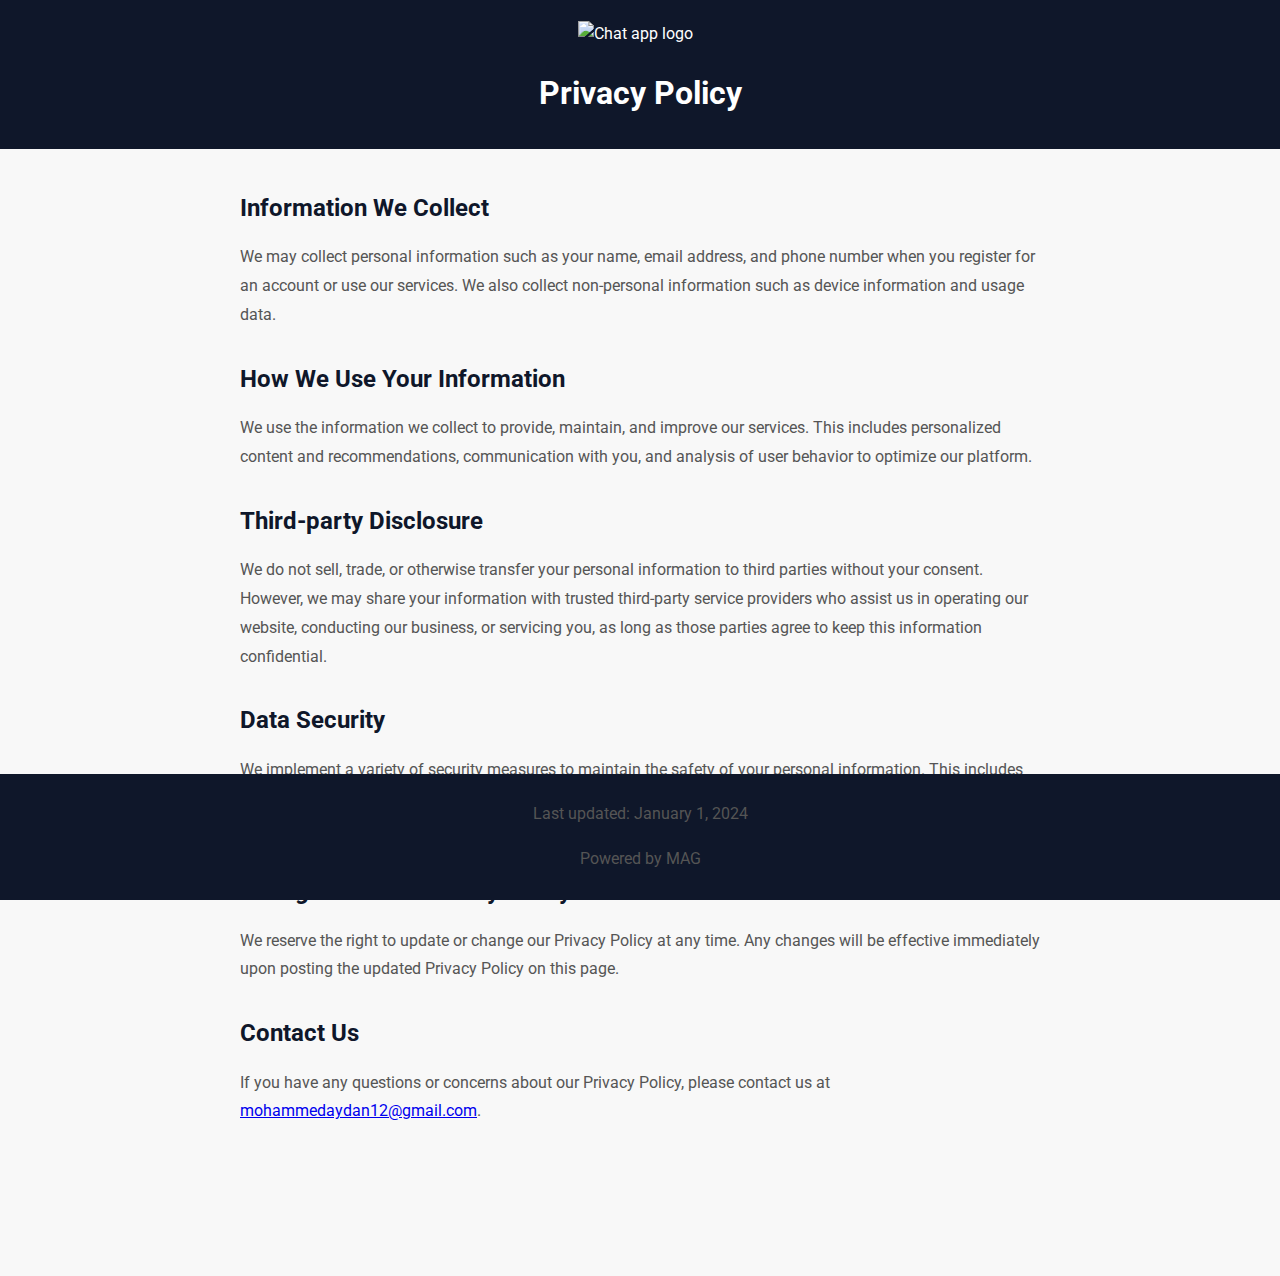
==== privacy/index.html @ 2b43244d "Add files via upload" ====
<!DOCTYPE html>
<html lang="en">
<head>
    <meta charset="UTF-8">
    <meta name="viewport" content="width=device-width, initial-scale=1.0">
    <title>Privacy Policy</title>
    <link href="https://fonts.googleapis.com/css2?family=Roboto:wght@400;700&display=swap" rel="stylesheet">
    <style>
        body {
            font-family: 'Roboto', sans-serif;
            margin: 0;
            padding: 0;
            line-height: 1.6;
            background-color: #f8f8f8;
            color: #333;
        }

        header {
            background-color: #0f172a;
            color: #fff;
            padding: 20px;
            text-align: center;
        }

        main {
            padding: 20px;
            margin-bottom: 100px;
        }

        section {
            margin-bottom: 30px;
        }

        h1 {
            color: #fff;
            font-weight: 700;
            margin-bottom: 10px;
        }

        h2 {
            color: #0f172a;
            font-weight: 700;
            margin-bottom: 10px;
        }

        p {
            font-size: 16px;
            line-height: 1.8;
            color: #555;
        }

        footer {
            background-color: #0f172a;
            color: #fff;
            text-align: center;
            padding: 10px 0;
            position: fixed;
            bottom: 0;
            width: 100%;
        }

        .logo {
            vertical-align: middle;
            margin-right: 10px;
        }

        .container {
            max-width: 800px;
            margin: 0 auto;
        }

        .btn {
            background-color: #0f172a;
            color: #fff;
            border: none;
            padding: 10px 20px;
            text-align: center;
            display: inline-block;
            text-decoration: none;
            border-radius: 5px;
            transition: background-color 0.3s;
        }

        .btn:hover {
            background-color: #1e304e;
        }
    </style>
</head>
<body>
    <header>
        <div class="container">
            <img src="./chat-app.png" width="50" height="50" alt="Chat app logo" class="logo">
            <h1>Privacy Policy</h1>
        </div>
    </header>
    <main>
        <div class="container">
            <section>
                <h2>Information We Collect</h2>
                <p>We may collect personal information such as your name, email address, and phone number when you register for an account or use our services. We also collect non-personal information such as device information and usage data.</p>
            </section>
            <section>
                <h2>How We Use Your Information</h2>
                <p>We use the information we collect to provide, maintain, and improve our services. This includes personalized content and recommendations, communication with you, and analysis of user behavior to optimize our platform.</p>
            </section>
            <section>
                <h2>Third-party Disclosure</h2>
                <p>We do not sell, trade, or otherwise transfer your personal information to third parties without your consent. However, we may share your information with trusted third-party service providers who assist us in operating our website, conducting our business, or servicing you, as long as those parties agree to keep this information confidential.</p>
            </section>
            <section>
                <h2>Data Security</h2>
                <p>We implement a variety of security measures to maintain the safety of your personal information. This includes encryption, access controls, and regular security audits. However, no method of transmission over the internet or electronic storage is 100% secure, so we cannot guarantee absolute security.</p>
            </section>
            <section>
                <h2>Changes to This Privacy Policy</h2>
                <p>We reserve the right to update or change our Privacy Policy at any time. Any changes will be effective immediately upon posting the updated Privacy Policy on this page.</p>
            </section>
            <section>
                <h2>Contact Us</h2>
                <p>If you have any questions or concerns about our Privacy Policy, please contact us at <a href="mailto:mohammedaydan12@gmail.com">mohammedaydan12@gmail.com</a>.</p>
            </section>
        </div>
    </main>
    <footer>
        <div class="container">
            <p>Last updated: January 1, 2024</p>
            <p>Powered by MAG</p>
        </div>
    </footer>
</body>
</html>
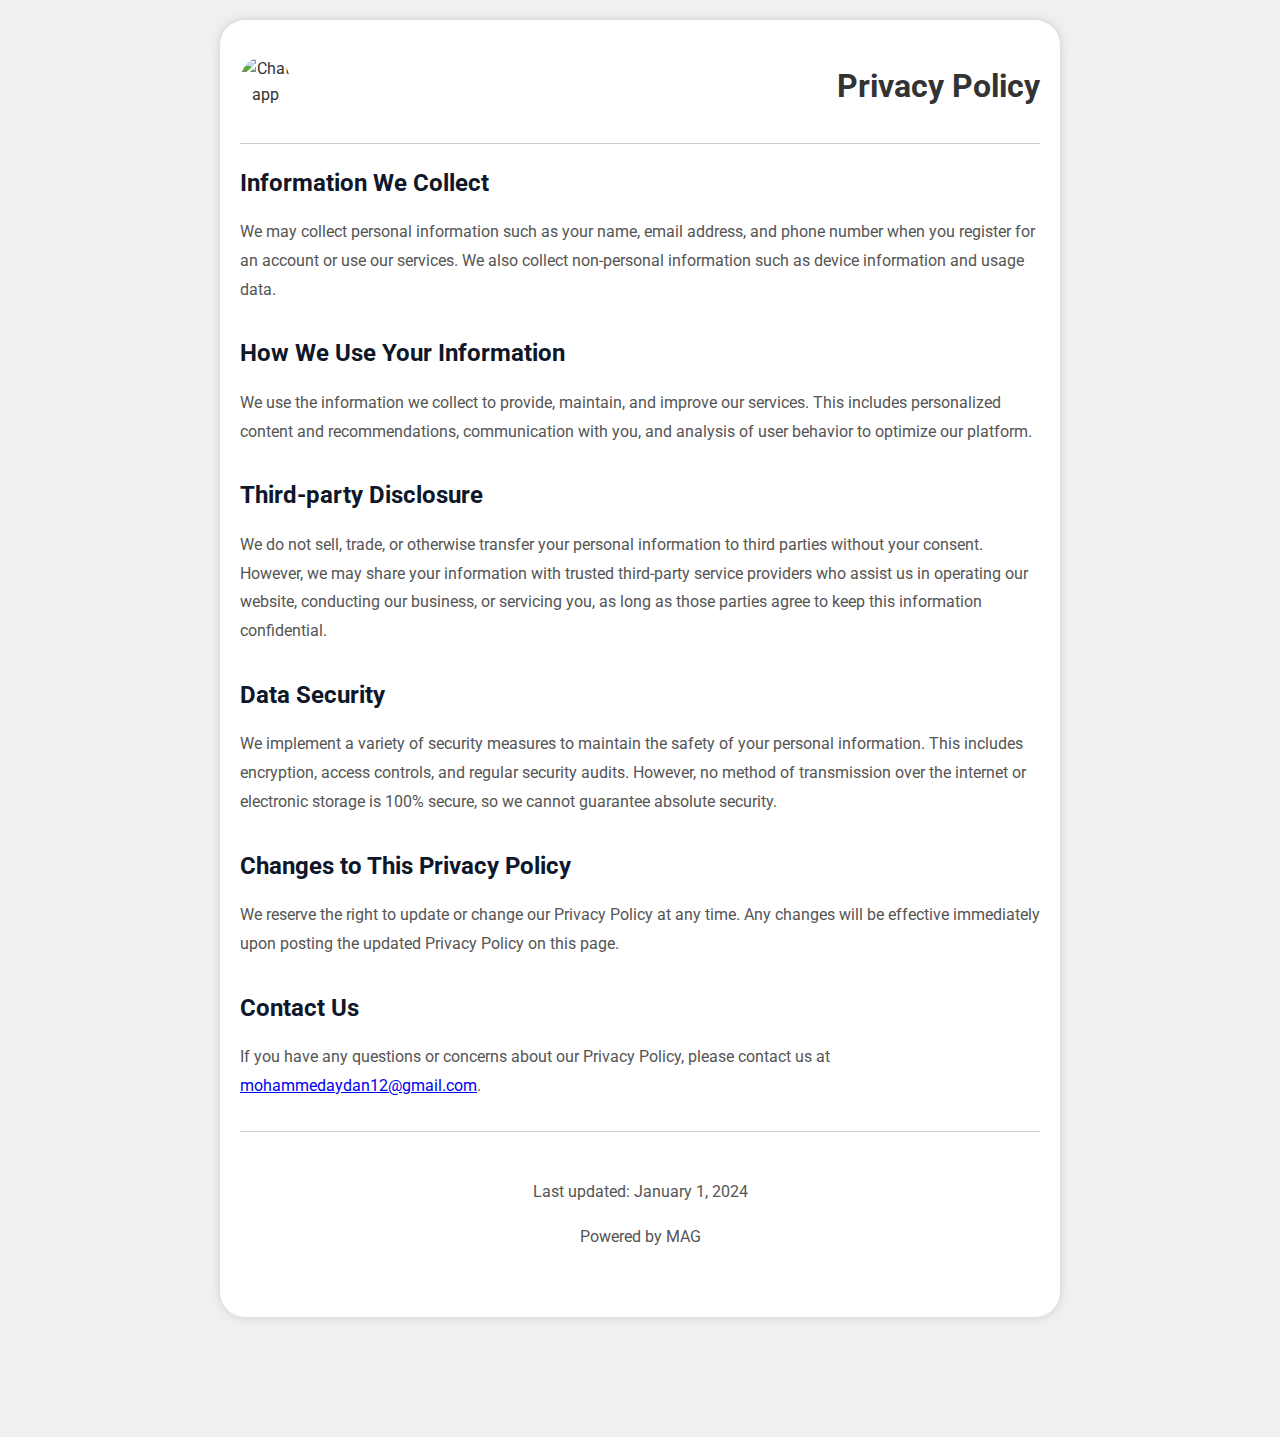
==== commit 4ae61503: "Update index.html" ====
--- a/privacy/index.html
+++ b/privacy/index.html
@@ -1,131 +1,227 @@
 <!DOCTYPE html>
 <html lang="en">
-<head>
-    <meta charset="UTF-8">
-    <meta name="viewport" content="width=device-width, initial-scale=1.0">
+  <head>
+    <meta charset="UTF-8" />
+    <meta name="viewport" content="width=device-width, initial-scale=1.0" />
     <title>Privacy Policy</title>
-    <link href="https://fonts.googleapis.com/css2?family=Roboto:wght@400;700&display=swap" rel="stylesheet">
+    <link
+      href="https://fonts.googleapis.com/css2?family=Roboto:wght@400;700&display=swap"
+      rel="stylesheet"
+    />
     <style>
-        body {
-            font-family: 'Roboto', sans-serif;
-            margin: 0;
-            padding: 0;
-            line-height: 1.6;
-            background-color: #f8f8f8;
-            color: #333;
-        }
-
-        header {
-            background-color: #0f172a;
-            color: #fff;
-            padding: 20px;
-            text-align: center;
+      body {
+        font-family: "Roboto", sans-serif;
+        margin: 0;
+        padding: 0;
+        line-height: 1.6;
+        background-color: #f0f0f0;
+        color: #333;
+      }
+
+      header {
+        display: flex;
+        justify-content: space-between;
+        align-items: center;
+        /* background-color: #0f172a; */
+        /* color: #fff; */
+        /* padding: 20px; */
+        text-align: center;
+      }
+
+      main {
+        padding: 20px;
+        margin-bottom: 100px;
+      }
+
+      section {
+        margin-bottom: 30px;
+      }
+
+      h1 {
+        /* color: #fff; */
+        font-weight: 700;
+        margin-bottom: 10px;
+      }
+
+      h2 {
+        color: #0f172a;
+        font-weight: 700;
+        margin-bottom: 10px;
+      }
+
+      p {
+        font-size: 16px;
+        line-height: 1.8;
+        color: #555;
+      }
+
+      footer {
+        /* background-color: #0f172a; */
+        /* color: #fff; */
+        text-align: center;
+        padding: 10px 0;
+        /* position: fixed; */
+        /* bottom: 0; */
+        width: 100%;
+        margin-bottom: 20px;
+      }
+
+      .logo {
+        vertical-align: middle;
+        margin-right: 10px;
+      }
+
+      .container {
+        max-width: 800px;
+        margin: 0 auto;
+        background-color: #fff;
+        padding: 20px;
+        border-radius: 25px;
+        box-shadow: 0 0 10px #ccc;
+      }
+
+      .btn {
+        background-color: #0f172a;
+        color: #fff;
+        border: none;
+        padding: 10px 20px;
+        text-align: center;
+        display: inline-block;
+        text-decoration: none;
+        border-radius: 5px;
+        transition: background-color 0.3s;
+      }
+
+      .btn:hover {
+        background-color: #1e304e;
+      }
+
+      .logo {
+        border-radius: 50%;
+      }
+
+      .hr {
+        width: 100%;
+        height: 1px;
+        background-color: #ccc;
+        margin: 20px 0;
+      }
+
+      @media (max-width: 768px) {
+        .container {
+          padding: 20px;
+        }
+
+        h1 {
+          font-size: 24px;
+        }
+
+        h2 {
+          font-size: 20px;
+        }
+
+        p {
+          font-size: 14px;
+        }
+      }
+
+      @media (max-width: 650px) {
+        .container {
+          padding: 20px;
+          width: 100%;
+          margin: 0;
+          border-radius: 0px;
         }
 
         main {
-            padding: 20px;
-            margin-bottom: 100px;
+          padding: 0px;
+          margin-bottom: 0px;
         }
 
         section {
-            margin-bottom: 30px;
-        }
-
-        h1 {
-            color: #fff;
-            font-weight: 700;
-            margin-bottom: 10px;
-        }
-
-        h2 {
-            color: #0f172a;
-            font-weight: 700;
-            margin-bottom: 10px;
-        }
-
-        p {
-            font-size: 16px;
-            line-height: 1.8;
-            color: #555;
-        }
-
-        footer {
-            background-color: #0f172a;
-            color: #fff;
-            text-align: center;
-            padding: 10px 0;
-            position: fixed;
-            bottom: 0;
-            width: 100%;
-        }
-
-        .logo {
-            vertical-align: middle;
-            margin-right: 10px;
-        }
-
-        .container {
-            max-width: 800px;
-            margin: 0 auto;
-        }
-
-        .btn {
-            background-color: #0f172a;
-            color: #fff;
-            border: none;
-            padding: 10px 20px;
-            text-align: center;
-            display: inline-block;
-            text-decoration: none;
-            border-radius: 5px;
-            transition: background-color 0.3s;
-        }
-
-        .btn:hover {
-            background-color: #1e304e;
-        }
+          margin-bottom: 0px;
+        }
+      }
     </style>
-</head>
-<body>
-    <header>
-        <div class="container">
-            <img src="./chat-app.png" width="50" height="50" alt="Chat app logo" class="logo">
-            <h1>Privacy Policy</h1>
-        </div>
-    </header>
+  </head>
+  <body>
     <main>
-        <div class="container">
-            <section>
-                <h2>Information We Collect</h2>
-                <p>We may collect personal information such as your name, email address, and phone number when you register for an account or use our services. We also collect non-personal information such as device information and usage data.</p>
-            </section>
-            <section>
-                <h2>How We Use Your Information</h2>
-                <p>We use the information we collect to provide, maintain, and improve our services. This includes personalized content and recommendations, communication with you, and analysis of user behavior to optimize our platform.</p>
-            </section>
-            <section>
-                <h2>Third-party Disclosure</h2>
-                <p>We do not sell, trade, or otherwise transfer your personal information to third parties without your consent. However, we may share your information with trusted third-party service providers who assist us in operating our website, conducting our business, or servicing you, as long as those parties agree to keep this information confidential.</p>
-            </section>
-            <section>
-                <h2>Data Security</h2>
-                <p>We implement a variety of security measures to maintain the safety of your personal information. This includes encryption, access controls, and regular security audits. However, no method of transmission over the internet or electronic storage is 100% secure, so we cannot guarantee absolute security.</p>
-            </section>
-            <section>
-                <h2>Changes to This Privacy Policy</h2>
-                <p>We reserve the right to update or change our Privacy Policy at any time. Any changes will be effective immediately upon posting the updated Privacy Policy on this page.</p>
-            </section>
-            <section>
-                <h2>Contact Us</h2>
-                <p>If you have any questions or concerns about our Privacy Policy, please contact us at <a href="mailto:mohammedaydan12@gmail.com">mohammedaydan12@gmail.com</a>.</p>
-            </section>
-        </div>
+      <div class="container">
+        <header>
+          <img
+            class="logo"
+            src="../WebCahtApp/public/assets/images/chat-logo.png"
+            width="50"
+            height="50"
+            alt="Chat app logo"
+            class="logo"
+          />
+          <h1>Privacy Policy</h1>
+        </header>
+        <div class="hr"></div>
+        <section>
+          <h2>Information We Collect</h2>
+          <p>
+            We may collect personal information such as your name, email
+            address, and phone number when you register for an account or use
+            our services. We also collect non-personal information such as
+            device information and usage data.
+          </p>
+        </section>
+        <section>
+          <h2>How We Use Your Information</h2>
+          <p>
+            We use the information we collect to provide, maintain, and improve
+            our services. This includes personalized content and
+            recommendations, communication with you, and analysis of user
+            behavior to optimize our platform.
+          </p>
+        </section>
+        <section>
+          <h2>Third-party Disclosure</h2>
+          <p>
+            We do not sell, trade, or otherwise transfer your personal
+            information to third parties without your consent. However, we may
+            share your information with trusted third-party service providers
+            who assist us in operating our website, conducting our business, or
+            servicing you, as long as those parties agree to keep this
+            information confidential.
+          </p>
+        </section>
+        <section>
+          <h2>Data Security</h2>
+          <p>
+            We implement a variety of security measures to maintain the safety
+            of your personal information. This includes encryption, access
+            controls, and regular security audits. However, no method of
+            transmission over the internet or electronic storage is 100% secure,
+            so we cannot guarantee absolute security.
+          </p>
+        </section>
+        <section>
+          <h2>Changes to This Privacy Policy</h2>
+          <p>
+            We reserve the right to update or change our Privacy Policy at any
+            time. Any changes will be effective immediately upon posting the
+            updated Privacy Policy on this page.
+          </p>
+        </section>
+        <section>
+          <h2>Contact Us</h2>
+          <p>
+            If you have any questions or concerns about our Privacy Policy,
+            please contact us at
+            <a href="mailto:mohammedaydan12@gmail.com"
+              >mohammedaydan12@gmail.com</a
+            >.
+          </p>
+        </section>
+        <div class="hr"></div>
+        <footer>
+          <p>Last updated: January 1, 2024</p>
+          <p>Powered by MAG</p>
+        </footer>
+      </div>
     </main>
-    <footer>
-        <div class="container">
-            <p>Last updated: January 1, 2024</p>
-            <p>Powered by MAG</p>
-        </div>
-    </footer>
-</body>
+  </body>
 </html>
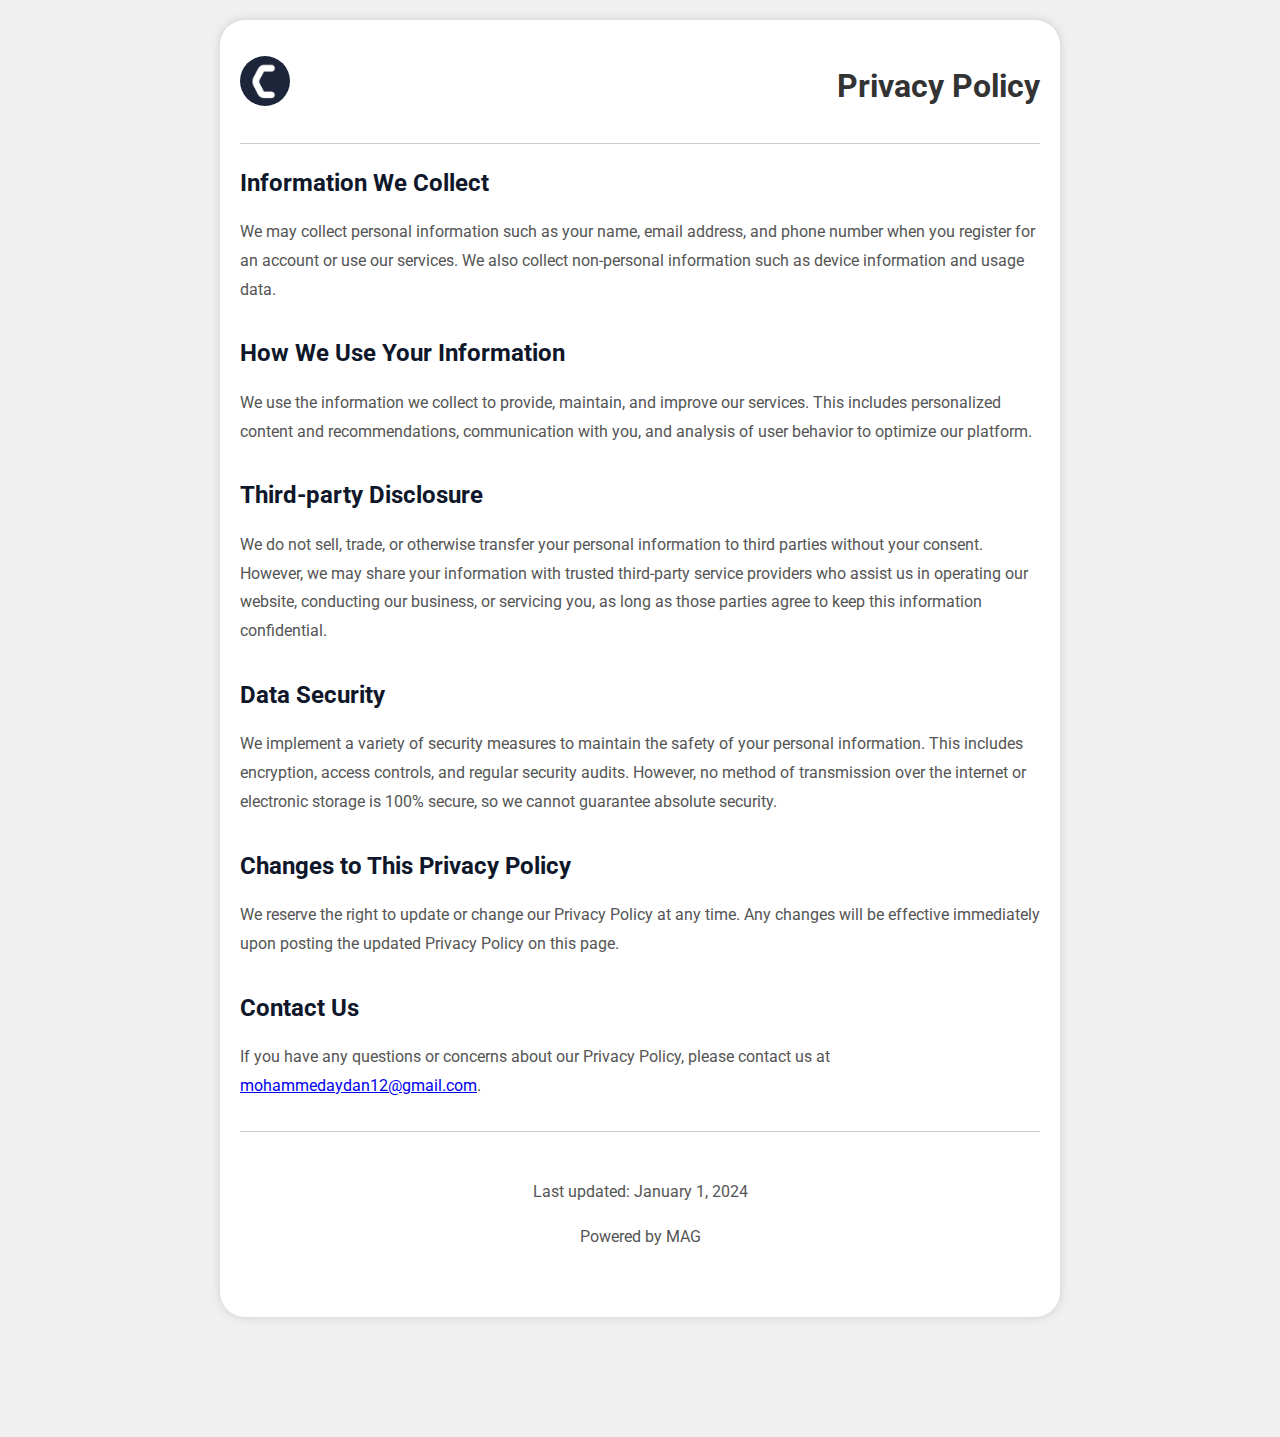
==== commit 6d83c367: "Update index.html" ====
--- a/privacy/index.html
+++ b/privacy/index.html
@@ -150,7 +150,7 @@
         <header>
           <img
             class="logo"
-            src="../WebCahtApp/public/assets/images/chat-logo.png"
+            src="../assets/images/chat-logo.png"
             width="50"
             height="50"
             alt="Chat app logo"
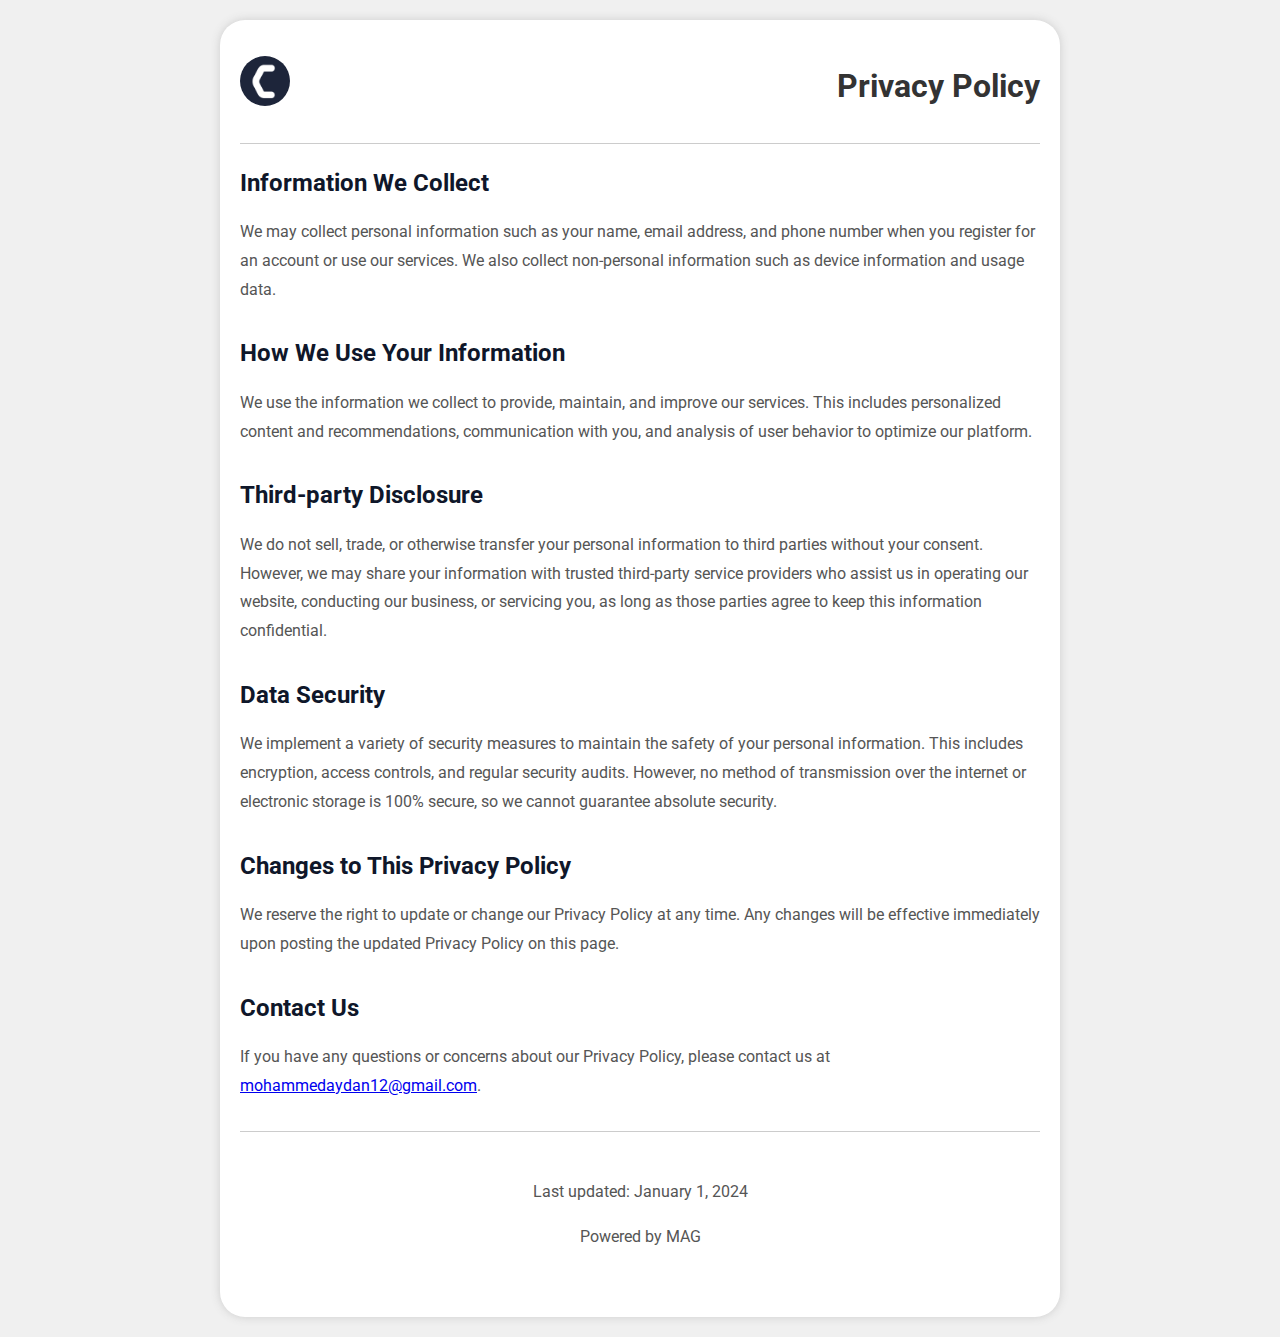
==== commit 837a7e30: "Update index.html" ====
--- a/privacy/index.html
+++ b/privacy/index.html
@@ -1,227 +1,175 @@
 <!DOCTYPE html>
 <html lang="en">
-  <head>
-    <meta charset="UTF-8" />
-    <meta name="viewport" content="width=device-width, initial-scale=1.0" />
+<head>
+    <meta charset="UTF-8">
+    <meta name="viewport" content="width=device-width, initial-scale=1.0">
     <title>Privacy Policy</title>
-    <link
-      href="https://fonts.googleapis.com/css2?family=Roboto:wght@400;700&display=swap"
-      rel="stylesheet"
-    />
+    <link rel="shortcut icon" href="../assets/images/chat-logo.png" type="image/x-icon">
+    <link rel="apple-touch-icon" href="../assets/images/chat-logo.png">
+    <link href="https://fonts.googleapis.com/css2?family=Roboto:wght@400;700&display=swap" rel="stylesheet">
     <style>
-      body {
-        font-family: "Roboto", sans-serif;
-        margin: 0;
-        padding: 0;
-        line-height: 1.6;
-        background-color: #f0f0f0;
-        color: #333;
-      }
-
-      header {
-        display: flex;
-        justify-content: space-between;
-        align-items: center;
-        /* background-color: #0f172a; */
-        /* color: #fff; */
-        /* padding: 20px; */
-        text-align: center;
-      }
-
-      main {
-        padding: 20px;
-        margin-bottom: 100px;
-      }
-
-      section {
-        margin-bottom: 30px;
-      }
-
-      h1 {
-        /* color: #fff; */
-        font-weight: 700;
-        margin-bottom: 10px;
-      }
-
-      h2 {
-        color: #0f172a;
-        font-weight: 700;
-        margin-bottom: 10px;
-      }
-
-      p {
-        font-size: 16px;
-        line-height: 1.8;
-        color: #555;
-      }
-
-      footer {
-        /* background-color: #0f172a; */
-        /* color: #fff; */
-        text-align: center;
-        padding: 10px 0;
-        /* position: fixed; */
-        /* bottom: 0; */
-        width: 100%;
-        margin-bottom: 20px;
-      }
-
-      .logo {
-        vertical-align: middle;
-        margin-right: 10px;
-      }
-
-      .container {
-        max-width: 800px;
-        margin: 0 auto;
-        background-color: #fff;
-        padding: 20px;
-        border-radius: 25px;
-        box-shadow: 0 0 10px #ccc;
-      }
-
-      .btn {
-        background-color: #0f172a;
-        color: #fff;
-        border: none;
-        padding: 10px 20px;
-        text-align: center;
-        display: inline-block;
-        text-decoration: none;
-        border-radius: 5px;
-        transition: background-color 0.3s;
-      }
-
-      .btn:hover {
-        background-color: #1e304e;
-      }
-
-      .logo {
-        border-radius: 50%;
-      }
-
-      .hr {
-        width: 100%;
-        height: 1px;
-        background-color: #ccc;
-        margin: 20px 0;
-      }
-
-      @media (max-width: 768px) {
+        body {
+            font-family: "Roboto", sans-serif;
+            margin: 0;
+            padding: 0;
+            line-height: 1.6;
+            background-color: #f0f0f0;
+            color: #333;
+        }
+        
+        header {
+            display: flex;
+            justify-content: space-between;
+            align-items: center;
+            text-align: center;
+        }
+        
+        main {
+            padding: 20px;
+        }
+        
+        section {
+            margin-bottom: 30px;
+        }
+        
+        h1, h2 {
+            font-weight: 700;
+            margin-bottom: 10px;
+        }
+        
+        h2 {
+            color: #0f172a;
+        }
+        
+        p {
+            font-size: 16px;
+            line-height: 1.8;
+            color: #555;
+        }
+        
+        footer {
+            text-align: center;
+            padding: 10px 0;
+            width: 100%;
+            margin-bottom: 20px;
+        }
+        
+        .logo {
+            vertical-align: middle;
+            margin-right: 10px;
+            border-radius: 50%;
+        }
+        
         .container {
-          padding: 20px;
+            max-width: 800px;
+            margin: 0 auto;
+            background-color: #fff;
+            padding: 20px;
+            border-radius: 25px;
+            box-shadow: 0 0 10px #ccc;
         }
-
-        h1 {
-          font-size: 24px;
+        
+        .btn {
+            background-color: #0f172a;
+            color: #fff;
+            border: none;
+            padding: 10px 20px;
+            text-align: center;
+            display: inline-block;
+            text-decoration: none;
+            border-radius: 5px;
+            transition: background-color 0.3s;
         }
-
-        h2 {
-          font-size: 20px;
+        
+        .btn:hover {
+            background-color: #1e304e;
         }
-
-        p {
-          font-size: 14px;
+        
+        .hr {
+            width: 100%;
+            height: 1px;
+            background-color: #ccc;
+            margin: 20px 0;
         }
-      }
-
-      @media (max-width: 650px) {
-        .container {
-          padding: 20px;
-          width: 100%;
-          margin: 0;
-          border-radius: 0px;
+        
+        @media (max-width: 768px) {
+            .container {
+                padding: 10px;
+            }
+        
+            h1 {
+                font-size: 24px;
+            }
+        
+            h2 {
+                font-size: 20px;
+            }
+        
+            p {
+                font-size: 14px;
+            }
         }
-
-        main {
-          padding: 0px;
-          margin-bottom: 0px;
+        
+        @media (max-width: 650px) {
+          main{
+            padding: 0px;
+          }
+            .container {
+                border-radius: 0;
+            }
         }
-
-        section {
-          margin-bottom: 0px;
-        }
-      }
     </style>
-  </head>
-  <body>
+</head>
+<body>
     <main>
-      <div class="container">
-        <header>
-          <img
-            class="logo"
-            src="../assets/images/chat-logo.png"
-            width="50"
-            height="50"
-            alt="Chat app logo"
-            class="logo"
-          />
-          <h1>Privacy Policy</h1>
-        </header>
-        <div class="hr"></div>
-        <section>
-          <h2>Information We Collect</h2>
-          <p>
-            We may collect personal information such as your name, email
-            address, and phone number when you register for an account or use
-            our services. We also collect non-personal information such as
-            device information and usage data.
-          </p>
-        </section>
-        <section>
-          <h2>How We Use Your Information</h2>
-          <p>
-            We use the information we collect to provide, maintain, and improve
-            our services. This includes personalized content and
-            recommendations, communication with you, and analysis of user
-            behavior to optimize our platform.
-          </p>
-        </section>
-        <section>
-          <h2>Third-party Disclosure</h2>
-          <p>
-            We do not sell, trade, or otherwise transfer your personal
-            information to third parties without your consent. However, we may
-            share your information with trusted third-party service providers
-            who assist us in operating our website, conducting our business, or
-            servicing you, as long as those parties agree to keep this
-            information confidential.
-          </p>
-        </section>
-        <section>
-          <h2>Data Security</h2>
-          <p>
-            We implement a variety of security measures to maintain the safety
-            of your personal information. This includes encryption, access
-            controls, and regular security audits. However, no method of
-            transmission over the internet or electronic storage is 100% secure,
-            so we cannot guarantee absolute security.
-          </p>
-        </section>
-        <section>
-          <h2>Changes to This Privacy Policy</h2>
-          <p>
-            We reserve the right to update or change our Privacy Policy at any
-            time. Any changes will be effective immediately upon posting the
-            updated Privacy Policy on this page.
-          </p>
-        </section>
-        <section>
-          <h2>Contact Us</h2>
-          <p>
-            If you have any questions or concerns about our Privacy Policy,
-            please contact us at
-            <a href="mailto:mohammedaydan12@gmail.com"
-              >mohammedaydan12@gmail.com</a
-            >.
-          </p>
-        </section>
-        <div class="hr"></div>
-        <footer>
-          <p>Last updated: January 1, 2024</p>
-          <p>Powered by MAG</p>
-        </footer>
-      </div>
+        <div class="container">
+            <header>
+                <img class="logo" src="../assets/images/chat-logo.png" width="50" height="50" alt="Chat app logo">
+                <h1>Privacy Policy</h1>
+            </header>
+            <div class="hr"></div>
+            <section>
+                <h2>Information We Collect</h2>
+                <p>
+                    We may collect personal information such as your name, email address, and phone number when you register for an account or use our services. We also collect non-personal information such as device information and usage data.
+                </p>
+            </section>
+            <section>
+                <h2>How We Use Your Information</h2>
+                <p>
+                    We use the information we collect to provide, maintain, and improve our services. This includes personalized content and recommendations, communication with you, and analysis of user behavior to optimize our platform.
+                </p>
+            </section>
+            <section>
+                <h2>Third-party Disclosure</h2>
+                <p>
+                    We do not sell, trade, or otherwise transfer your personal information to third parties without your consent. However, we may share your information with trusted third-party service providers who assist us in operating our website, conducting our business, or servicing you, as long as those parties agree to keep this information confidential.
+                </p>
+            </section>
+            <section>
+                <h2>Data Security</h2>
+                <p>
+                    We implement a variety of security measures to maintain the safety of your personal information. This includes encryption, access controls, and regular security audits. However, no method of transmission over the internet or electronic storage is 100% secure, so we cannot guarantee absolute security.
+                </p>
+            </section>
+            <section>
+                <h2>Changes to This Privacy Policy</h2>
+                <p>
+                    We reserve the right to update or change our Privacy Policy at any time. Any changes will be effective immediately upon posting the updated Privacy Policy on this page.
+                </p>
+            </section>
+            <section>
+                <h2>Contact Us</h2>
+                <p>
+                    If you have any questions or concerns about our Privacy Policy, please contact us at <a href="mailto:mohammedaydan12@gmail.com">mohammedaydan12@gmail.com</a>.
+                </p>
+            </section>
+            <div class="hr"></div>
+            <footer>
+                <p>Last updated: January 1, 2024</p>
+                <p>Powered by MAG</p>
+            </footer>
+        </div>
     </main>
-  </body>
+</body>
 </html>
